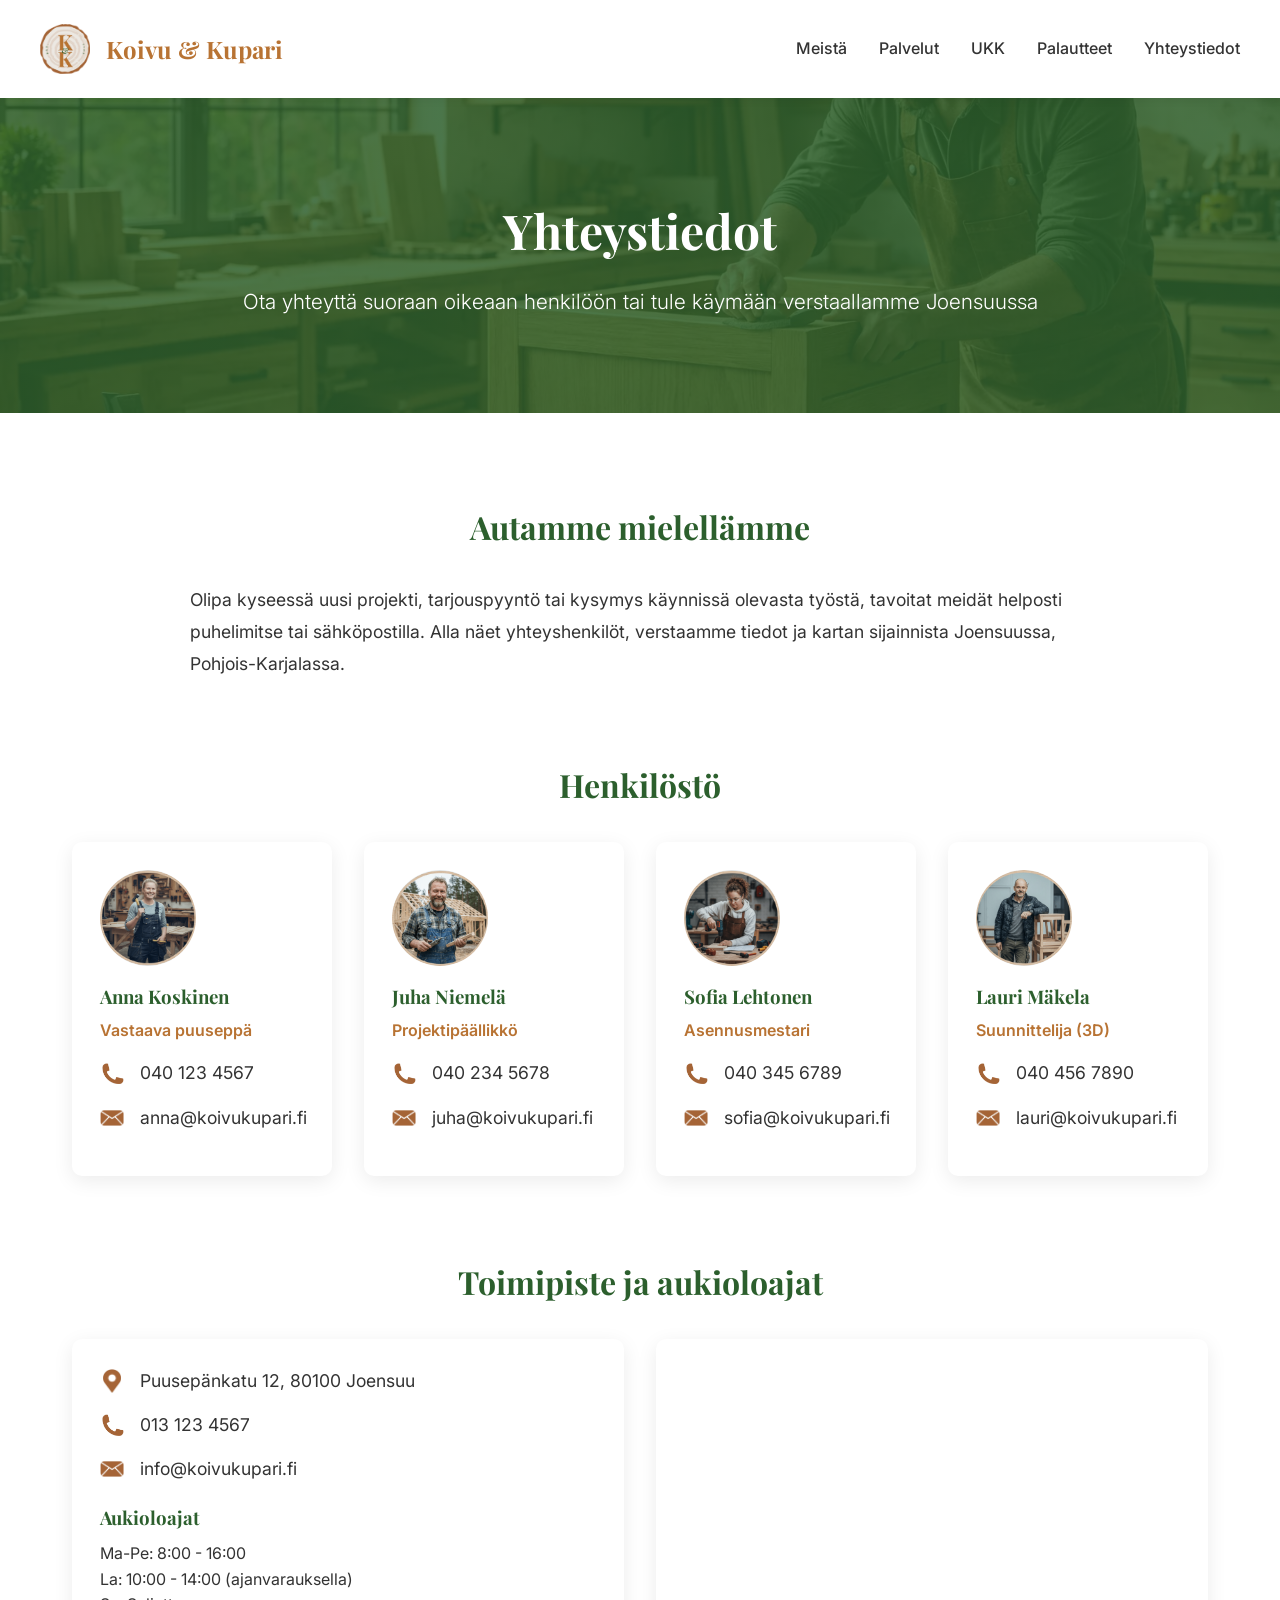
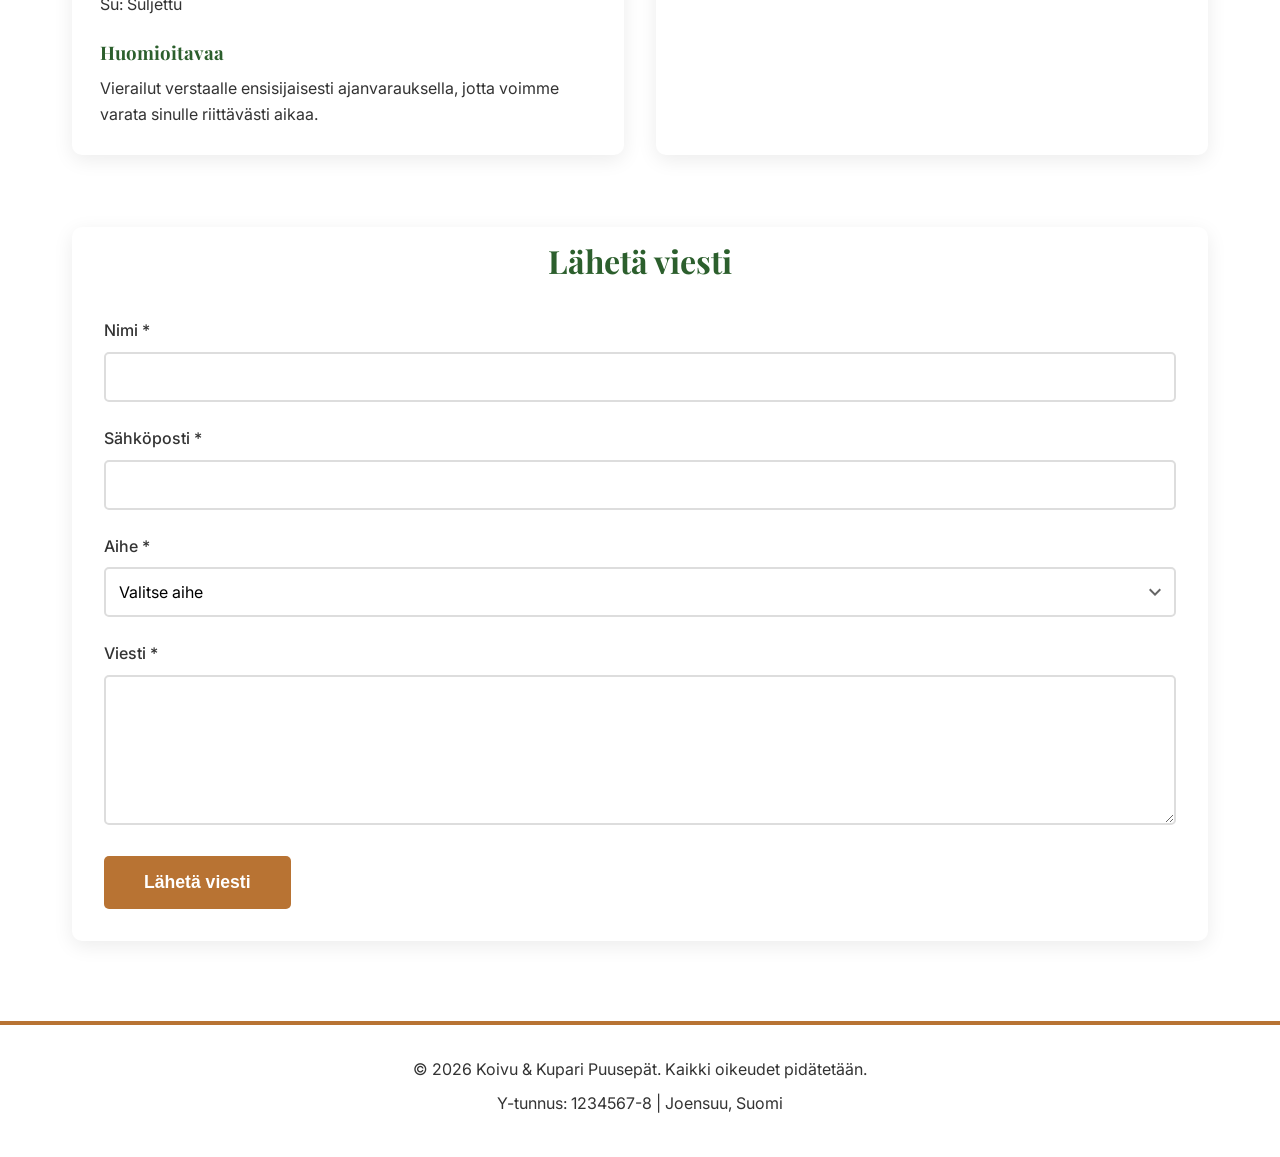
==== contacts.html @ bc6b98f6 "Initial commit" ====
<!DOCTYPE html>
<html lang="fi">
<head>
    <meta charset="UTF-8">
    <meta name="viewport" content="width=device-width, initial-scale=1.0">
    <title>Yhteystiedot - Koivu & Kupari Puusepät</title>

    <meta name="description" content="Koivu & Kupari Puuseppien yhteystiedot Joensuussa, Pohjois-Karjalassa. Löydät henkilöstön yhteystiedot, aukioloajat, sijainnin Puusepänkatu 12:ssa ja kartan.">
    <meta name="keywords" content="yhteystiedot Joensuu, puuseppä Joensuu yhteystiedot, Koivu ja Kupari, Puusepänkatu 12 Joensuu, puuseppä Pohjois-Karjala, yhteystiedot Kontiolahti Liperi">
    <meta name="author" content="Koivu & Kupari Puusepät">
    <meta name="robots" content="index, follow">
    <meta name="geo.region" content="FI-13">
    <meta name="geo.placename" content="Joensuu">
    <meta name="geo.position" content="62.6010;29.7636">
    <meta name="ICBM" content="62.6010, 29.7636">
    <link rel="canonical" href="https://koivukupari.fi/contacts.html">

    <meta property="og:type" content="website">
    <meta property="og:locale" content="fi_FI">
    <meta property="og:site_name" content="Koivu & Kupari Puusepät">
    <meta property="og:url" content="https://koivukupari.fi/contacts.html">
    <meta property="og:title" content="Yhteystiedot - Koivu & Kupari Puusepät">
    <meta property="og:description" content="Löydä Koivu & Kupari Puuseppien yhteystiedot, henkilöstö, aukioloajat ja sijainti Joensuussa, Pohjois-Karjalassa.">
    <meta property="og:image" content="https://koivukupari.fi/images/logo.webp">
    <meta property="og:image:alt" content="Koivu & Kupari Puusepät yhteystiedot Joensuu Pohjois-Karjala">

    <meta name="twitter:card" content="summary_large_image">
    <meta name="twitter:title" content="Yhteystiedot - Koivu & Kupari Puusepät">
    <meta name="twitter:description" content="Yhteystiedot, henkilöstö, aukioloajat ja karttasijainti Joensuussa, Pohjois-Karjalassa.">
    <meta name="twitter:image" content="https://koivukupari.fi/images/logo.webp">
    <meta name="twitter:image:alt" content="Koivu & Kupari Puusepät yhteystiedot Joensuu Pohjois-Karjala">
    <link rel="icon" type="image/webp" href="images/logo.webp">

    <link rel="preconnect" href="https://fonts.googleapis.com">
    <link rel="preconnect" href="https://fonts.gstatic.com" crossorigin>
    <link rel="preload" as="style" href="https://fonts.googleapis.com/css2?family=Playfair+Display:wght@600;700&family=Inter:wght@400;500;600&display=swap" onload="this.onload=null;this.rel='stylesheet'">
    <noscript><link rel="stylesheet" href="https://fonts.googleapis.com/css2?family=Playfair+Display:wght@600;700&family=Inter:wght@400;500;600&display=swap"></noscript>
    <link rel="stylesheet" href="style.css">
</head>
<body>
    <header>
        <nav>
            <a href="index.html" class="logo">
                <img src="images/logo.webp" alt="Koivu & Kupari Puusepät logo, Joensuu Pohjois-Karjala" class="logo-img">
                <span class="logo-text">Koivu & Kupari</span>
            </a>
            <button class="hamburger" aria-label="Menu">
                <span></span>
                <span></span>
                <span></span>
            </button>
            <ul class="nav-links">
                <li><a href="index.html#meista">Meistä</a></li>
                <li class="dropdown">
                    <a href="index.html#palvelut" class="dropdown-toggle">Palvelut</a>
                    <ul class="dropdown-menu">
                        <li><a href="palvelut/mittatilauskalusteet.html">Mittatilauskalusteet</a></li>
                        <li><a href="palvelut/keittioremontit.html">Keittiöremontit</a></li>
                        <li><a href="palvelut/kiintokalusteet.html">Kiintokalusteiden asennus</a></li>
                        <li><a href="palvelut/huonekalujen-kunnostus.html">Huonekalujen kunnostus</a></li>
                        <li><a href="palvelut/3d-suunnittelu.html">3D-luonnokset ja suunnittelu</a></li>
                    </ul>
                </li>
                <li><a href="faq.html">UKK</a></li>
                <li><a href="index.html#palautteet">Palautteet</a></li>
                <li><a href="contacts.html">Yhteystiedot</a></li>
            </ul>
        </nav>
    </header>

    <main>
        <section class="contacts-hero" aria-label="Yhteystiedot Joensuussa, Pohjois-Karjalassa">
            <div class="service-hero-content">
                <h1>Yhteystiedot</h1>
                <p>Ota yhteyttä suoraan oikeaan henkilöön tai tule käymään verstaallamme Joensuussa</p>
            </div>
        </section>

        <section class="service-content">
            <div class="service-intro">
                <h2>Autamme mielellämme</h2>
                <p>Olipa kyseessä uusi projekti, tarjouspyyntö tai kysymys käynnissä olevasta työstä, tavoitat meidät helposti puhelimitse tai sähköpostilla. Alla näet yhteyshenkilöt, verstaamme tiedot ja kartan sijainnista Joensuussa, Pohjois-Karjalassa.</p>
            </div>

            <div class="service-team">
                <h2>Henkilöstö</h2>
                <div class="team-grid">
                    <div class="team-card">
                        <img src="images/anna.webp" alt="Anna Koskinen, vastaava puuseppä Joensuussa Pohjois-Karjalassa" class="team-photo" loading="lazy" decoding="async">
                        <h3>Anna Koskinen</h3>
                        <p class="team-role">Vastaava puuseppä</p>
                        <div class="contact-item">
                            <img src="images/phone.webp" alt="Puhelin ikoni" class="contact-icon" loading="lazy" decoding="async">
                            <a href="tel:+358401234567">040 123 4567</a>
                        </div>
                        <div class="contact-item">
                            <img src="images/mail.webp" alt="Sähköposti ikoni" class="contact-icon" loading="lazy" decoding="async">
                            <a href="mailto:anna@koivukupari.fi">anna@koivukupari.fi</a>
                        </div>
                    </div>
                    <div class="team-card">
                        <img src="images/juha.webp" alt="Juha Niemelä, projektipäällikkö Joensuun puusepän projekteissa" class="team-photo" loading="lazy" decoding="async">
                        <h3>Juha Niemelä</h3>
                        <p class="team-role">Projektipäällikkö</p>
                        <div class="contact-item">
                            <img src="images/phone.webp" alt="Puhelin ikoni" class="contact-icon" loading="lazy" decoding="async">
                            <a href="tel:+358402345678">040 234 5678</a>
                        </div>
                        <div class="contact-item">
                            <img src="images/mail.webp" alt="Sähköposti ikoni" class="contact-icon" loading="lazy" decoding="async">
                            <a href="mailto:juha@koivukupari.fi">juha@koivukupari.fi</a>
                        </div>
                    </div>
                    <div class="team-card">
                        <img src="images/sofia.webp" alt="Sofia Lehtonen, asennusmestari Joensuu ja Pohjois-Karjala" class="team-photo" loading="lazy" decoding="async">
                        <h3>Sofia Lehtonen</h3>
                        <p class="team-role">Asennusmestari</p>
                        <div class="contact-item">
                            <img src="images/phone.webp" alt="Puhelin ikoni" class="contact-icon" loading="lazy" decoding="async">
                            <a href="tel:+358403456789">040 345 6789</a>
                        </div>
                        <div class="contact-item">
                            <img src="images/mail.webp" alt="Sähköposti ikoni" class="contact-icon" loading="lazy" decoding="async">
                            <a href="mailto:sofia@koivukupari.fi">sofia@koivukupari.fi</a>
                        </div>
                    </div>
                    <div class="team-card">
                        <img src="images/lauri.webp" alt="Lauri Mäkela, 3D-suunnittelija Joensuun puusepän kohteisiin" class="team-photo" loading="lazy" decoding="async">
                        <h3>Lauri Mäkela</h3>
                        <p class="team-role">Suunnittelija (3D)</p>
                        <div class="contact-item">
                            <img src="images/phone.webp" alt="Puhelin ikoni" class="contact-icon" loading="lazy" decoding="async">
                            <a href="tel:+358404567890">040 456 7890</a>
                        </div>
                        <div class="contact-item">
                            <img src="images/mail.webp" alt="Sähköposti ikoni" class="contact-icon" loading="lazy" decoding="async">
                            <a href="mailto:lauri@koivukupari.fi">lauri@koivukupari.fi</a>
                        </div>
                    </div>
                </div>
            </div>

            <div class="service-office">
                <h2>Toimipiste ja aukioloajat</h2>
                <div class="office-grid">
                    <div class="office-card">
                        <div class="contact-item">
                            <img src="images/location.webp" alt="Sijainti ikoni" class="contact-icon" loading="lazy" decoding="async">
                            <span>Puusepänkatu 12, 80100 Joensuu</span>
                        </div>
                        <div class="contact-item">
                            <img src="images/phone.webp" alt="Puhelin ikoni" class="contact-icon" loading="lazy" decoding="async">
                            <a href="tel:+358131234567">013 123 4567</a>
                        </div>
                        <div class="contact-item">
                            <img src="images/mail.webp" alt="Sähköposti ikoni" class="contact-icon" loading="lazy" decoding="async">
                            <a href="mailto:info@koivukupari.fi">info@koivukupari.fi</a>
                        </div>

                        <h3>Aukioloajat</h3>
                        <p>Ma-Pe: 8:00 - 16:00</p>
                        <p>La: 10:00 - 14:00 (ajanvarauksella)</p>
                        <p>Su: Suljettu</p>

                        <h3>Huomioitavaa</h3>
                        <p>Vierailut verstaalle ensisijaisesti ajanvarauksella, jotta voimme varata sinulle riittävästi aikaa.</p>
                    </div>

                    <div class="map-card">
                        <iframe
                            class="map-embed"
                            title="Koivu & Kupari Joensuu kartalla"
                            src="https://www.google.com/maps?q=Puusep%C3%A4nkatu+12,+80100+Joensuu&amp;output=embed">
                        </iframe>
                    </div>
                </div>
            </div>

            <div id="yhteydenottolomake" class="contact-form">
                <div class="success-message" id="successMessage">
                    Kiitos yhteydenotostasi! Palaamme asiaan 24 tunnin sisällä.
                </div>
                <h2>Lähetä viesti</h2>
                <form id="contactForm">
                    <div class="form-group">
                        <label for="name">Nimi *</label>
                        <input type="text" id="name" name="name" required>
                    </div>
                    <div class="form-group">
                        <label for="email">Sähköposti *</label>
                        <input type="email" id="email" name="email" required>
                    </div>
                    <div class="form-group">
                        <label for="subject">Aihe *</label>
                        <select id="subject" name="subject" required>
                            <option value="" disabled selected>Valitse aihe</option>
                            <option value="Mittatilauskalusteet">Mittatilauskalusteet</option>
                            <option value="Keittiöremontit">Keittiöremontit</option>
                            <option value="Kiintokalusteiden asennus">Kiintokalusteiden asennus</option>
                            <option value="Huonekalujen kunnostus">Huonekalujen kunnostus</option>
                            <option value="3D-luonnokset ja suunnittelu">3D-luonnokset ja suunnittelu</option>
                            <option value="Yleinen tiedustelu">Yleinen tiedustelu</option>
                        </select>
                    </div>
                    <div class="form-group">
                        <label for="message">Viesti *</label>
                        <textarea id="message" name="message" required></textarea>
                    </div>
                    <button type="submit" class="cta-button">Lähetä viesti</button>
                </form>
            </div>
        </section>
    </main>

    <footer>
        <p>&copy; 2026 Koivu & Kupari Puusepät. Kaikki oikeudet pidätetään.</p>
        <p>Y-tunnus: 1234567-8 | Joensuu, Suomi</p>
    </footer>

    <script>
        const dropdown = document.querySelector('.dropdown');
        if (dropdown) {
            dropdown.addEventListener('mouseenter', function() {
                this.classList.add('active');
            });
            dropdown.addEventListener('mouseleave', function() {
                this.classList.remove('active');
            });
        }

        document.querySelector('.hamburger').addEventListener('click', function() {
            this.classList.toggle('active');
            document.querySelector('.nav-links').classList.toggle('active');
            document.body.classList.toggle('menu-open');
        });

        // Preselect contact subject from URL parameter (?aihe=...)
        (function() {
            const subjectSelect = document.getElementById('subject');
            if (!subjectSelect) return;

            const aiheParam = new URLSearchParams(window.location.search).get('aihe');
            if (!aiheParam) return;

            const subjectMap = {
                'mittatilauskalusteet': 'Mittatilauskalusteet',
                'keittioremontit': 'Keittiöremontit',
                'kiintokalusteet': 'Kiintokalusteiden asennus',
                'huonekalujen-kunnostus': 'Huonekalujen kunnostus',
                '3d-suunnittelu': '3D-luonnokset ja suunnittelu',
                'yleinen': 'Yleinen tiedustelu'
            };

            const mappedValue = subjectMap[aiheParam];
            if (mappedValue) {
                subjectSelect.value = mappedValue;
            }
        })();

        // Form submission
        document.getElementById('contactForm').addEventListener('submit', function(e) {
            e.preventDefault();
            document.getElementById('successMessage').style.display = 'block';
            this.reset();

            setTimeout(function() {
                document.getElementById('successMessage').style.display = 'none';
            }, 5000);
        });
    </script>
</body>
</html>
---- style.css ----
* {
    margin: 0;
    padding: 0;
    box-sizing: border-box;
}

:root {
    --copper: #B87333;
    --birch-white: #F5F5DC;
    --forest-green: #2C5F2D;
    --charcoal: #333333;
    --light-gray: #F8F8F8;
    --white: #FFFFFF;
}

body {
    font-family: 'Inter', sans-serif;
    color: var(--charcoal);
    line-height: 1.6;
}

body.menu-open {
    overflow: hidden;
}

h1, h2, h3 {
    font-family: 'Playfair Display', serif;
    font-weight: 700;
}

/* Header & Navigation */
header {
    background: var(--white);
    padding: 1.5rem 2rem;
    box-shadow: 0 2px 10px rgba(0,0,0,0.05);
    position: sticky;
    top: 0;
    z-index: 100;
}

nav {
    max-width: 1200px;
    margin: 0 auto;
    display: flex;
    justify-content: space-between;
    align-items: center;
}

.logo {
    display: flex;
    align-items: center;
    gap: 1rem;
    text-decoration: none;
}

.logo-img {
    height: 50px;
    width: auto;
    object-fit: contain;
}

.logo-text {
    font-size: 1.5rem;
    font-weight: 700;
    color: var(--copper);
    font-family: 'Playfair Display', serif;
}

.nav-links {
    display: flex;
    gap: 2rem;
    list-style: none;
}

.nav-links a {
    text-decoration: none;
    color: var(--charcoal);
    font-weight: 500;
    transition: color 0.3s;
}

.nav-links a:hover {
    color: var(--copper);
}

/* Dropdown Menu */
.dropdown {
    position: relative;
}

.dropdown::after {
    content: "";
    position: absolute;
    top: 100%;
    left: 0;
    width: 100%;
    height: 0.5rem;
}

.dropdown-menu {
    display: none;
    position: absolute;
    top: 100%;
    left: 0;
    background: var(--white);
    box-shadow: 0 5px 20px rgba(0,0,0,0.1);
    border-radius: 5px;
    padding: 0.5rem 0;
    min-width: 220px;
    margin-top: 0.5rem;
    list-style: none;
}

.dropdown.active .dropdown-menu {
    display: block;
}

/* Show dropdown on hover (desktop) */
.dropdown:hover .dropdown-menu {
    display: block;
}

.dropdown-menu li {
    padding: 0;
}

.dropdown-menu a {
    display: block;
    padding: 0.75rem 1.5rem;
    color: var(--charcoal);
    text-decoration: none;
    transition: all 0.3s;
}

.dropdown-menu a:hover {
    background: var(--light-gray);
    color: var(--copper);
}

/* Hamburger Menu */
.hamburger {
    display: none;
    flex-direction: column;
    background: none;
    border: none;
    cursor: pointer;
    padding: 0;
    z-index: 101;
}

.hamburger span {
    width: 25px;
    height: 3px;
    background: var(--charcoal);
    margin: 3px 0;
    transition: all 0.3s;
    border-radius: 2px;
}

.hamburger.active span:nth-child(1) {
    transform: rotate(45deg) translate(9px, 9px);
}

.hamburger.active span:nth-child(2) {
    opacity: 0;
}

.hamburger.active span:nth-child(3) {
    transform: rotate(-45deg) translate(8px, -8px);
}

/* Hero Section */
.hero {
    background: linear-gradient(rgba(0, 0, 0, 0.35), rgba(0, 0, 0, 0.35)), 
                url('images/hero.webp') center/cover;
    min-height: 90vh;
    display: flex;
    align-items: center;
    justify-content: center;
    text-align: center;
    color: var(--white);
    padding: 2rem;
    width: 100%;
}

.hero-content {
    max-width: 800px;
}

.hero h1 {
    font-size: 3.5rem;
    margin-bottom: 1rem;
    line-height: 1.2;
}

.hero p {
    font-size: 1.5rem;
    margin-bottom: 2rem;
    font-weight: 300;
}

.cta-button {
    display: inline-block;
    background: var(--copper);
    color: var(--white);
    padding: 1rem 2.5rem;
    font-size: 1.1rem;
    font-weight: 600;
    text-decoration: none;
    border-radius: 5px;
    transition: all 0.3s;
    border: none;
    cursor: pointer;
}

.cta-button:hover {
    background: #9a5f2a;
    transform: translateY(-2px);
    box-shadow: 0 5px 15px rgba(184, 115, 51, 0.3);
}

/* Service Hero */
.service-hero {
    background: linear-gradient(rgba(44, 95, 45, 0.85), rgba(44, 95, 45, 0.85)), 
                url('images/hero.webp') center/cover;
    min-height: 35vh;
    display: flex;
    align-items: center;
    justify-content: center;
    text-align: center;
    color: var(--white);
    padding: 3rem 2rem;
}

.service-hero-content h1 {
    font-size: 3rem;
    margin-bottom: 1rem;
}

.service-hero-content p {
    font-size: 1.3rem;
    font-weight: 300;
}

/* Contacts Page */
.contacts-hero {
    background: linear-gradient(rgba(44, 95, 45, 0.85), rgba(44, 95, 45, 0.85)),
                url('images/hero.webp') center/cover;
    min-height: 35vh;
    display: flex;
    align-items: center;
    justify-content: center;
    text-align: center;
    color: var(--white);
    padding: 3rem 2rem;
}

.team-grid {
    display: grid;
    grid-template-columns: repeat(auto-fit, minmax(260px, 1fr));
    gap: 2rem;
    margin-top: 2rem;
}

.team-card {
    background: var(--white);
    padding: 1.75rem;
    border-radius: 10px;
    box-shadow: 0 5px 20px rgba(0,0,0,0.08);
}

.team-card h3 {
    color: var(--forest-green);
    margin-bottom: 0.35rem;
}

.team-photo {
    width: 96px;
    height: 96px;
    border-radius: 50%;
    object-fit: cover;
    display: block;
    margin-bottom: 1rem;
}

.team-photo-placeholder {
    width: 88px;
    height: 88px;
    border-radius: 50%;
    background: linear-gradient(135deg, #d9d9d9, #bdbdbd);
    color: var(--white);
    font-weight: 700;
    display: flex;
    align-items: center;
    justify-content: center;
    margin-bottom: 1rem;
}

.team-role {
    color: var(--copper);
    font-weight: 600;
    margin-bottom: 1rem;
}

.office-grid {
    display: grid;
    grid-template-columns: 1fr 1fr;
    gap: 2rem;
    margin-top: 2rem;
    align-items: stretch;
}

.office-card,
.map-card {
    background: var(--white);
    padding: 1.75rem;
    border-radius: 10px;
    box-shadow: 0 5px 20px rgba(0,0,0,0.08);
}

.map-card {
    padding: 0;
    overflow: hidden;
    display: flex;
    min-height: 380px;
}

.office-card h3 {
    color: var(--forest-green);
    margin: 1.25rem 0 0.5rem;
}

.map-embed {
    display: block;
    flex: 1;
    width: 100%;
    height: 100%;
    min-height: 100%;
    border: 0;
}

/* FAQ Page */
.faq-controls {
    display: grid;
    grid-template-columns: 2fr 1fr;
    gap: 1rem;
    margin-top: 1.5rem;
}

.faq-search,
.faq-category-select {
    width: 100%;
    padding: 0.8rem;
    border: 2px solid #ddd;
    border-radius: 5px;
    font-family: 'Inter', sans-serif;
    font-size: 1rem;
}

.faq-search:focus,
.faq-category-select:focus {
    outline: none;
    border-color: var(--copper);
}

.faq-no-results {
    margin-top: 1rem;
    color: #777;
    display: none;
}

.faq-category h2 {
    text-align: left;
}

.faq-item {
    background: var(--white);
    border-radius: 10px;
    box-shadow: 0 5px 20px rgba(0,0,0,0.08);
    margin-bottom: 1rem;
    overflow: hidden;
}

.faq-item summary {
    cursor: pointer;
    padding: 1rem 1.25rem;
    font-weight: 600;
    color: var(--forest-green);
    list-style: none;
}

.faq-item summary::-webkit-details-marker {
    display: none;
}

.faq-item summary::after {
    content: "+";
    float: right;
    color: var(--copper);
    font-weight: 700;
}

.faq-item[open] summary::after {
    content: "−";
}

.faq-item p {
    padding: 0 1.25rem 1rem;
    color: #666;
}

/* Sections */
section {
    padding: 5rem 2rem;
}

section > * {
    max-width: 1200px;
    margin-left: auto;
    margin-right: auto;
}

section h2 {
    font-size: 2rem;
    text-align: center;
    margin-bottom: 3rem;
    color: var(--forest-green);
}

/* Service Content Sections */
.service-content {
    max-width: 1200px;
    margin: 0 auto;
}

.service-content h2 {
    font-size: 2rem;
    margin-bottom: 2rem;
}

.service-content > div {
    margin-bottom: 4.5rem;
    padding-top: 0.5rem;
}

.service-content > div:last-child {
    margin-bottom: 0;
}

.service-intro {
    max-width: 900px;
    margin: 0 auto 4rem;
}

.service-intro p {
    font-size: 1.1rem;
    line-height: 1.8;
    margin-bottom: 1rem;
}

.service-intro ul {
    margin-top: 1rem;
    padding-left: 1.5rem;
}

.service-intro li {
    margin-bottom: 0.5rem;
}

.service-intro h3 {
    margin-top: 1.5rem;
    margin-bottom: 0.75rem;
    color: var(--forest-green);
    font-size: 1.25rem;
}

/* Process Steps */
.process-steps {
    display: grid;
    grid-template-columns: repeat(auto-fit, minmax(250px, 1fr));
    gap: 2rem;
    margin-top: 2rem;
}

.process-step {
    background: var(--white);
    padding: 2rem;
    border-radius: 10px;
    box-shadow: 0 5px 20px rgba(0,0,0,0.08);
}

.service-process .process-step,
.service-process .feature-item {
    background: var(--light-gray);
}

.step-number {
    width: 50px;
    height: 50px;
    background: var(--copper);
    color: var(--white);
    border-radius: 50%;
    display: flex;
    align-items: center;
    justify-content: center;
    font-size: 1.5rem;
    font-weight: 700;
    margin-bottom: 1rem;
}

.process-step h3 {
    color: var(--forest-green);
    margin-bottom: 1rem;
}

/* Examples Grid */
.examples-grid {
    display: grid;
    grid-template-columns: repeat(auto-fit, minmax(280px, 1fr));
    gap: 2rem;
    margin-top: 2rem;
}

.example-card {
    background: var(--white);
    border-radius: 10px;
    overflow: hidden;
    box-shadow: 0 5px 20px rgba(0,0,0,0.08);
    transition: transform 0.3s ease, box-shadow 0.3s ease;
}

.example-image {
    width: 100%;
    height: 200px;
    object-fit: cover;
}

.example-card h3 {
    padding: 1.5rem 1.5rem 1rem;
    color: var(--copper);
}

.example-card p {
    padding: 0 1.5rem 1.5rem;
    color: #666;
}

/* Materials List */
.materials-list {
    display: grid;
    grid-template-columns: repeat(auto-fit, minmax(250px, 1fr));
    gap: 2rem;
    margin-top: 2rem;
}

.material-item {
    padding: 1.5rem;
    background: var(--light-gray);
    border-radius: 10px;
}

.material-item h4 {
    color: var(--forest-green);
    margin-bottom: 0.5rem;
    font-size: 1.2rem;
}

/* Service CTA */
.service-cta {
    display: flex;
    flex-direction: column;
    align-items: center;
    min-height: 300px;
    gap: 1rem;
    text-align: center;
    padding: 2rem;
    background: var(--light-gray);
    border-radius: 15px;
    margin-top: 4rem;
}

.service-cta::before,
.service-cta::after {
    content: "";
    flex: 1;
}

.service-cta h2 {
    margin: 0;
}

.service-cta p {
    font-size: 1.1rem;
    margin: 0;
    max-width: 700px;
}

/* Features & Benefits Grid */
.features-grid,
.benefits-grid {
    display: grid;
    grid-template-columns: repeat(auto-fit, minmax(280px, 1fr));
    gap: 2rem;
    margin-top: 2rem;
}

.feature-item,
.benefit-item {
    background: var(--white);
    padding: 2rem;
    border-radius: 10px;
    box-shadow: 0 5px 20px rgba(0,0,0,0.08);
}

.feature-item h3,
.benefit-item h3 {
    color: var(--copper);
    margin-bottom: 1rem;
}

/* Styles Grid */
.styles-grid {
    display: grid;
    grid-template-columns: repeat(auto-fit, minmax(300px, 1fr));
    gap: 2rem;
    margin-top: 2rem;
}

.style-card {
    background: var(--white);
    border-radius: 10px;
    overflow: hidden;
    box-shadow: 0 5px 20px rgba(0,0,0,0.08);
    transition: transform 0.3s ease, box-shadow 0.3s ease;
}

.style-image {
    width: 100%;
    height: 250px;
    object-fit: cover;
}

.style-card h3 {
    padding: 1.5rem 1.5rem 1rem;
    color: var(--forest-green);
}

.style-card p {
    padding: 0 1.5rem 1.5rem;
    color: #666;
}

/* Timeline & Pricing */
.timeline-info,
.pricing-table,
.pricing-examples {
    display: grid;
    grid-template-columns: repeat(auto-fit, minmax(250px, 1fr));
    gap: 2rem;
    margin-top: 2rem;
}

.timeline-item,
.pricing-item {
    background: var(--white);
    padding: 2rem;
    border-radius: 10px;
    box-shadow: 0 5px 20px rgba(0,0,0,0.08);
}

.timeline-item h3,
.pricing-item h3 {
    color: var(--forest-green);
    margin-bottom: 1rem;
}

.price {
    font-size: 1.8rem;
    font-weight: 700;
    color: var(--copper);
    margin: 1rem 0;
}

.pricing-note {
    text-align: center;
    margin-top: 2rem;
    font-style: italic;
    color: #666;
}

/* Restoration Types */
.restoration-grid {
    display: grid;
    grid-template-columns: repeat(auto-fit, minmax(280px, 1fr));
    gap: 2rem;
    margin-top: 2rem;
}

.restoration-card {
    background: var(--white);
    padding: 2rem;
    border-radius: 10px;
    box-shadow: 0 5px 20px rgba(0,0,0,0.08);
}

.restoration-card h3 {
    color: var(--copper);
    margin-bottom: 1rem;
}

.restoration-card ul {
    list-style: none;
    margin-top: 1rem;
}

.restoration-card li {
    padding-left: 1.5rem;
    position: relative;
    margin-bottom: 0.5rem;
}

.restoration-card li::before {
    content: "✓";
    position: absolute;
    left: 0;
    color: var(--forest-green);
    font-weight: 700;
}

/* Before/After Grid */
.beforeafter-grid {
    display: grid;
    grid-template-columns: repeat(auto-fit, minmax(300px, 1fr));
    gap: 2rem;
    margin-top: 2rem;
}

.beforeafter-card {
    background: var(--white);
    border-radius: 10px;
    overflow: hidden;
    box-shadow: 0 5px 20px rgba(0,0,0,0.08);
    transition: transform 0.3s ease, box-shadow 0.3s ease;
}

.beforeafter-images {
    display: grid;
    grid-template-columns: 1fr 1fr;
    gap: 0;
}

.before-image,
.after-image {
    width: 100%;
    height: 200px;
    object-fit: cover;
}

.beforeafter-image {
    width: 100%;
    height: 200px;
    object-fit: cover;
    display: block;
}

.beforeafter-card h3 {
    padding: 1.5rem 1.5rem 1rem;
    color: var(--forest-green);
}

.beforeafter-card p {
    padding: 0 1.5rem 1.5rem;
    color: #666;
}

/* Why Grid */
.why-grid {
    display: grid;
    grid-template-columns: repeat(auto-fit, minmax(280px, 1fr));
    gap: 2rem;
    margin-top: 2rem;
}

.why-item {
    background: var(--white);
    padding: 2rem;
    border-radius: 10px;
    box-shadow: 0 5px 20px rgba(0,0,0,0.08);
}

.why-item h3 {
    color: var(--copper);
    margin-bottom: 1rem;
}

/* Design Types Grid */
.design-grid {
    display: grid;
    grid-template-columns: repeat(auto-fit, minmax(280px, 1fr));
    gap: 2rem;
    margin-top: 2rem;
}

.design-card {
    background: var(--white);
    border-radius: 10px;
    overflow: hidden;
    box-shadow: 0 5px 20px rgba(0,0,0,0.08);
}

.design-image {
    width: 100%;
    height: 200px;
    object-fit: cover;
}

.design-card h3 {
    padding: 1.5rem 1.5rem 1rem;
    color: var(--forest-green);
}

.design-card p {
    padding: 0 1.5rem 1.5rem;
    color: #666;
}

/* Gallery */
.examples-gallery {
    display: grid;
    grid-template-columns: repeat(auto-fit, minmax(300px, 1fr));
    gap: 2rem;
    margin-top: 2rem;
}

.gallery-item {
    background: var(--white);
    border-radius: 10px;
    overflow: hidden;
    box-shadow: 0 5px 20px rgba(0,0,0,0.08);
    transition: transform 0.3s ease, box-shadow 0.3s ease;
}

.gallery-image {
    width: 100%;
    height: 250px;
    object-fit: cover;
}

.gallery-item p {
    padding: 1rem;
    text-align: center;
    color: #666;
}

.example-card:hover,
.style-card:hover,
.type-card:hover,
.beforeafter-card:hover,
.gallery-item:hover {
    transform: perspective(900px) translateY(-6px) rotateX(2deg);
    box-shadow:
        0 16px 28px rgba(0,0,0,0.16),
        0 30px 50px rgba(0,0,0,0.16);
}

/* Software Features */
.software-features {
    display: grid;
    grid-template-columns: repeat(auto-fit, minmax(280px, 1fr));
    gap: 2rem;
    margin-top: 2rem;
}

.software-item {
    background: var(--light-gray);
    padding: 2rem;
    border-radius: 10px;
}

.software-item h3 {
    color: var(--forest-green);
    margin-bottom: 1rem;
}

.software-bullets {
    margin-top: 1.5rem;
    padding-left: 1.5rem;
}

.software-bullets li {
    margin-bottom: 1rem;
}

.software-bullets li p {
    margin-top: 0.35rem;
    color: #666;
}

/* Why List */
.why-list {
    max-width: 800px;
    margin: 2rem auto;
    list-style: none;
}

.why-list li {
    padding: 1rem 1.5rem;
    margin-bottom: 1rem;
    background: var(--white);
    border-left: 4px solid var(--copper);
    border-radius: 5px;
    box-shadow: 0 2px 10px rgba(0,0,0,0.05);
}

/* Types Grid */
.types-grid {
    display: grid;
    grid-template-columns: repeat(auto-fit, minmax(280px, 1fr));
    gap: 2rem;
    margin-top: 2rem;
}

.type-card {
    background: var(--white);
    border-radius: 10px;
    overflow: hidden;
    box-shadow: 0 5px 20px rgba(0,0,0,0.08);
    transition: transform 0.3s ease, box-shadow 0.3s ease;
}

.type-image {
    width: 100%;
    height: 200px;
    object-fit: cover;
}

.type-card h3 {
    padding: 1.5rem 1.5rem 1rem;
    color: var(--copper);
}

.type-card p {
    padding: 0 1.5rem;
    color: #666;
}

.type-card ul {
    list-style: none;
    padding: 1rem 1.5rem 1.5rem;
}

.type-card li {
    padding-left: 1.5rem;
    position: relative;
    margin-bottom: 0.5rem;
    color: #666;
}

.type-card li::before {
    content: "✓";
    position: absolute;
    left: 0;
    color: var(--forest-green);
    font-weight: 700;
}

/* Services */
.services-grid {
    display: grid;
    grid-template-columns: repeat(auto-fit, minmax(280px, 1fr));
    gap: 2rem;
}

.service-card {
    background: var(--white);
    padding: 2rem;
    border-radius: 10px;
    box-shadow:
        0 10px 20px rgba(0,0,0,0.12),
        0 22px 40px rgba(0,0,0,0.12);
    transition: all 0.3s;
    position: relative;
    overflow: hidden;
    min-height: 350px;
    display: flex;
    flex-direction: column;
    justify-content: flex-end;
    text-decoration: none;
    transform: perspective(900px) translateZ(0);
}

.service-card::before {
    content: '';
    position: absolute;
    top: 0;
    left: 0;
    width: 100%;
    height: 100%;
    background-size: cover;
    background-position: center;
    opacity: 1;
    z-index: 0;
    transition: opacity 0.3s;
}

.service-card::after {
    display: none;
}

.service-card[data-service="mittatilaus"]::before {
    background-image: url('images/mittatilaus.webp');
}

.service-card[data-service="keittio"]::before {
    background-image: url('images/keittio.webp');
}

.service-card[data-service="kiintokalusteet"]::before {
    background-image: url('images/kiintokalusteet.webp');
}

.service-card[data-service="kunnostus"]::before {
    background-image: url('images/kunnostus.webp');
}

.service-card[data-service="suunnittelu"]::before {
    background-image: url('images/suunnittelu.webp');
}

.service-card h3,
.service-card p {
    position: relative;
    z-index: 2;
}

.service-card:hover {
    transform: perspective(900px) translateY(-6px) rotateX(2deg);
    box-shadow:
        0 16px 28px rgba(0,0,0,0.16),
        0 30px 50px rgba(0,0,0,0.16);
}

.service-card.active {
    transform: translateY(-5px);
}

.service-card h3 {
    font-size: 1.35rem;
    margin-bottom: 1rem;
    color: var(--white);
    text-shadow: 2px 2px 4px rgba(0,0,0,0.8);
    transition: all 0.3s;
    text-align: left;
}

.service-card:hover h3 {
    color: var(--white);
    text-shadow: 2px 2px 4px rgba(0,0,0,0.8);
}

.service-card.active h3 {
    color: var(--white);
    text-shadow: 2px 2px 4px rgba(0,0,0,0.8);
}

.service-card p {
    display: none;
}

/* Why Choose Us */
.why-us {
    background: var(--light-gray);
    width: 100%;
}

.why-content {
    margin: 0 auto 3rem;
    text-align: left;
    font-size: 1.1rem;
    line-height: 1.8;
}

.why-content p {
    margin-bottom: 1rem;
}

.usp-grid {
    display: grid;
    grid-template-columns: repeat(auto-fit, minmax(250px, 1fr));
    gap: 2rem;
    margin-top: 3rem;
}

.usp-item {
    text-align: center;
}

.usp-icon {
    width: 80px;
    height: 80px;
    border-radius: 50%;
    display: block;
    margin: 0 auto 1rem;
    object-fit: cover;
}

.usp-item h3 {
    font-size: 1.3rem;
    margin-bottom: 0.5rem;
    color: var(--forest-green);
}

.usp-item p {
    color: #666;
}

/* Testimonials */
.testimonials-grid {
    display: grid;
    grid-template-columns: repeat(auto-fit, minmax(300px, 1fr));
    gap: 2rem;
}

.testimonial-card {
    background: var(--white);
    padding: 2rem;
    border-radius: 10px;
    box-shadow: 0 5px 20px rgba(0,0,0,0.08);
    border-left: 4px solid var(--copper);
    transition: transform 0.3s ease, box-shadow 0.3s ease;
    transform: perspective(900px) translateZ(0);
}

.testimonial-card:hover {
    transform: perspective(900px) translateY(-6px) rotateX(2deg);
    box-shadow:
        0 16px 28px rgba(0,0,0,0.16),
        0 30px 50px rgba(0,0,0,0.16);
}

.testimonial-text {
    font-style: italic;
    margin-bottom: 1rem;
    line-height: 1.8;
    color: #555;
}

.testimonial-author {
    font-weight: 600;
    color: var(--forest-green);
}

.testimonial-location {
    color: #888;
    font-size: 0.9rem;
}

/* Contact */
.contact {
    background: var(--light-gray);
    width: 100%;
}

.contact-container {
    display: grid;
    grid-template-columns: 1fr 1fr;
    gap: 3rem;
    align-items: start;
}

.contact-compact .contact-container {
    grid-template-columns: 1fr;
}

.contact-compact .contact-info .cta-button {
    margin-bottom: 2rem;
}

.contact-info h3 {
    font-size: 1.8rem;
    margin-bottom: 1.5rem;
    color: var(--forest-green);
}

.contact-details {
    margin-bottom: 2rem;
}

.contact-item {
    display: flex;
    align-items: center;
    gap: 1rem;
    margin-bottom: 1rem;
    font-size: 1.1rem;
}

.contact-item a,
.contact-item a:link,
.contact-item a:visited,
.contact-item a:active {
    color: inherit;
    text-decoration: none;
}

.contact-item a:hover {
    color: inherit;
    text-decoration: underline;
}

.contact-icon {
    width: 24px;
    height: 24px;
    object-fit: contain;
}

.social-icons {
    display: flex;
    gap: 1rem;
    margin-top: 2rem;
}

.social-icon {
    width: 40px;
    height: 40px;
    display: flex;
    align-items: center;
    justify-content: center;
    transition: transform 0.3s;
}

.social-icon img {
    width: 100%;
    height: 100%;
    object-fit: contain;
}

.social-icon:hover {
    transform: scale(1.1);
}

/* Form */
.contact-form {
    background: var(--white);
    padding: 2rem;
    border-radius: 10px;
    box-shadow: 0 5px 20px rgba(0,0,0,0.08);
}

.form-group {
    margin-bottom: 1.5rem;
}

.form-group label {
    display: block;
    margin-bottom: 0.5rem;
    font-weight: 500;
    color: var(--charcoal);
}

.form-group input,
.form-group select,
.form-group textarea {
    width: 100%;
    padding: 0.8rem;
    border: 2px solid #ddd;
    border-radius: 5px;
    font-family: 'Inter', sans-serif;
    font-size: 1rem;
    transition: border-color 0.3s;
}

.form-group input,
.form-group select {
    height: 50px;
    padding: 0 0.8rem;
    line-height: 1.2;
}

.form-group select {
    appearance: none;
    -webkit-appearance: none;
    background-color: var(--white);
    background-image: url("data:image/svg+xml,%3Csvg xmlns='http://www.w3.org/2000/svg' width='12' height='8' viewBox='0 0 12 8'%3E%3Cpath fill='%23666' d='M1.41.59 6 5.17 10.59.59 12 2l-6 6-6-6z'/%3E%3C/svg%3E");
    background-repeat: no-repeat;
    background-position: right 0.8rem center;
    padding-right: 2.2rem;
}

.form-group input:focus,
.form-group select:focus,
.form-group textarea:focus {
    outline: none;
    border-color: var(--copper);
}

.form-group textarea {
    min-height: 150px;
    resize: vertical;
}

.success-message {
    display: none;
    background: #d4edda;
    color: #155724;
    padding: 1rem;
    border-radius: 5px;
    margin-bottom: 1rem;
    border: 1px solid #c3e6cb;
}

/* Footer */
footer {
    background: var(--white);
    color: var(--charcoal);
    text-align: center;
    padding: 2rem;
    border-top: 4px solid var(--copper);
}

footer p {
    margin-bottom: 0.5rem;
}

/* Responsive */
@media (max-width: 768px) {
    .hero {
        background: linear-gradient(rgba(0, 0, 0, 0.35), rgba(0, 0, 0, 0.35)), 
                    url('images/hero-mobile.webp') center/cover;
    }

    .service-hero {
        min-height: 30vh;
        padding: 2.5rem 1.5rem;
    }

    .contacts-hero {
        min-height: 30vh;
        padding: 2.5rem 1.5rem;
    }

    .office-grid {
        grid-template-columns: 1fr;
    }

    .map-card {
        min-height: 300px;
    }

    .faq-controls {
        grid-template-columns: 1fr;
    }

    .hero h1,
    .service-hero-content h1 {
        font-size: 2.5rem;
    }

    .hero p,
    .service-hero-content p {
        font-size: 1.2rem;
    }

    .hamburger {
        display: flex;
    }

    .nav-links {
        display: none;
        position: fixed;
        top: 0;
        right: -100%;
        height: 100vh;
        width: 70%;
        max-width: 300px;
        background: var(--white);
        flex-direction: column;
        padding: 5rem 2rem 2rem;
        box-shadow: -2px 0 10px rgba(0,0,0,0.1);
        z-index: 100;
        gap: 1.5rem;
        transition: right 0.3s ease;
        overflow-y: auto;
        -webkit-overflow-scrolling: touch;
        overscroll-behavior: contain;
    }

    .nav-links.active {
        display: flex;
        right: 0;
    }

    .nav-links li {
        width: 100%;
    }

    .nav-links a {
        display: block;
        padding: 1rem 0;
        font-size: 1.2rem;
        border-bottom: 1px solid var(--light-gray);
    }

    .dropdown-menu {
        position: static;
        box-shadow: none;
        padding-left: 1rem;
        margin-top: 0.5rem;
    }

    .dropdown.active .dropdown-menu {
        display: block;
    }

    .contact-container {
        grid-template-columns: 1fr;
    }

    section {
        padding: 3rem 1.5rem;
    }

    .logo-text {
        font-size: 1.2rem;
    }

    .logo-img {
        height: 40px;
    }
}
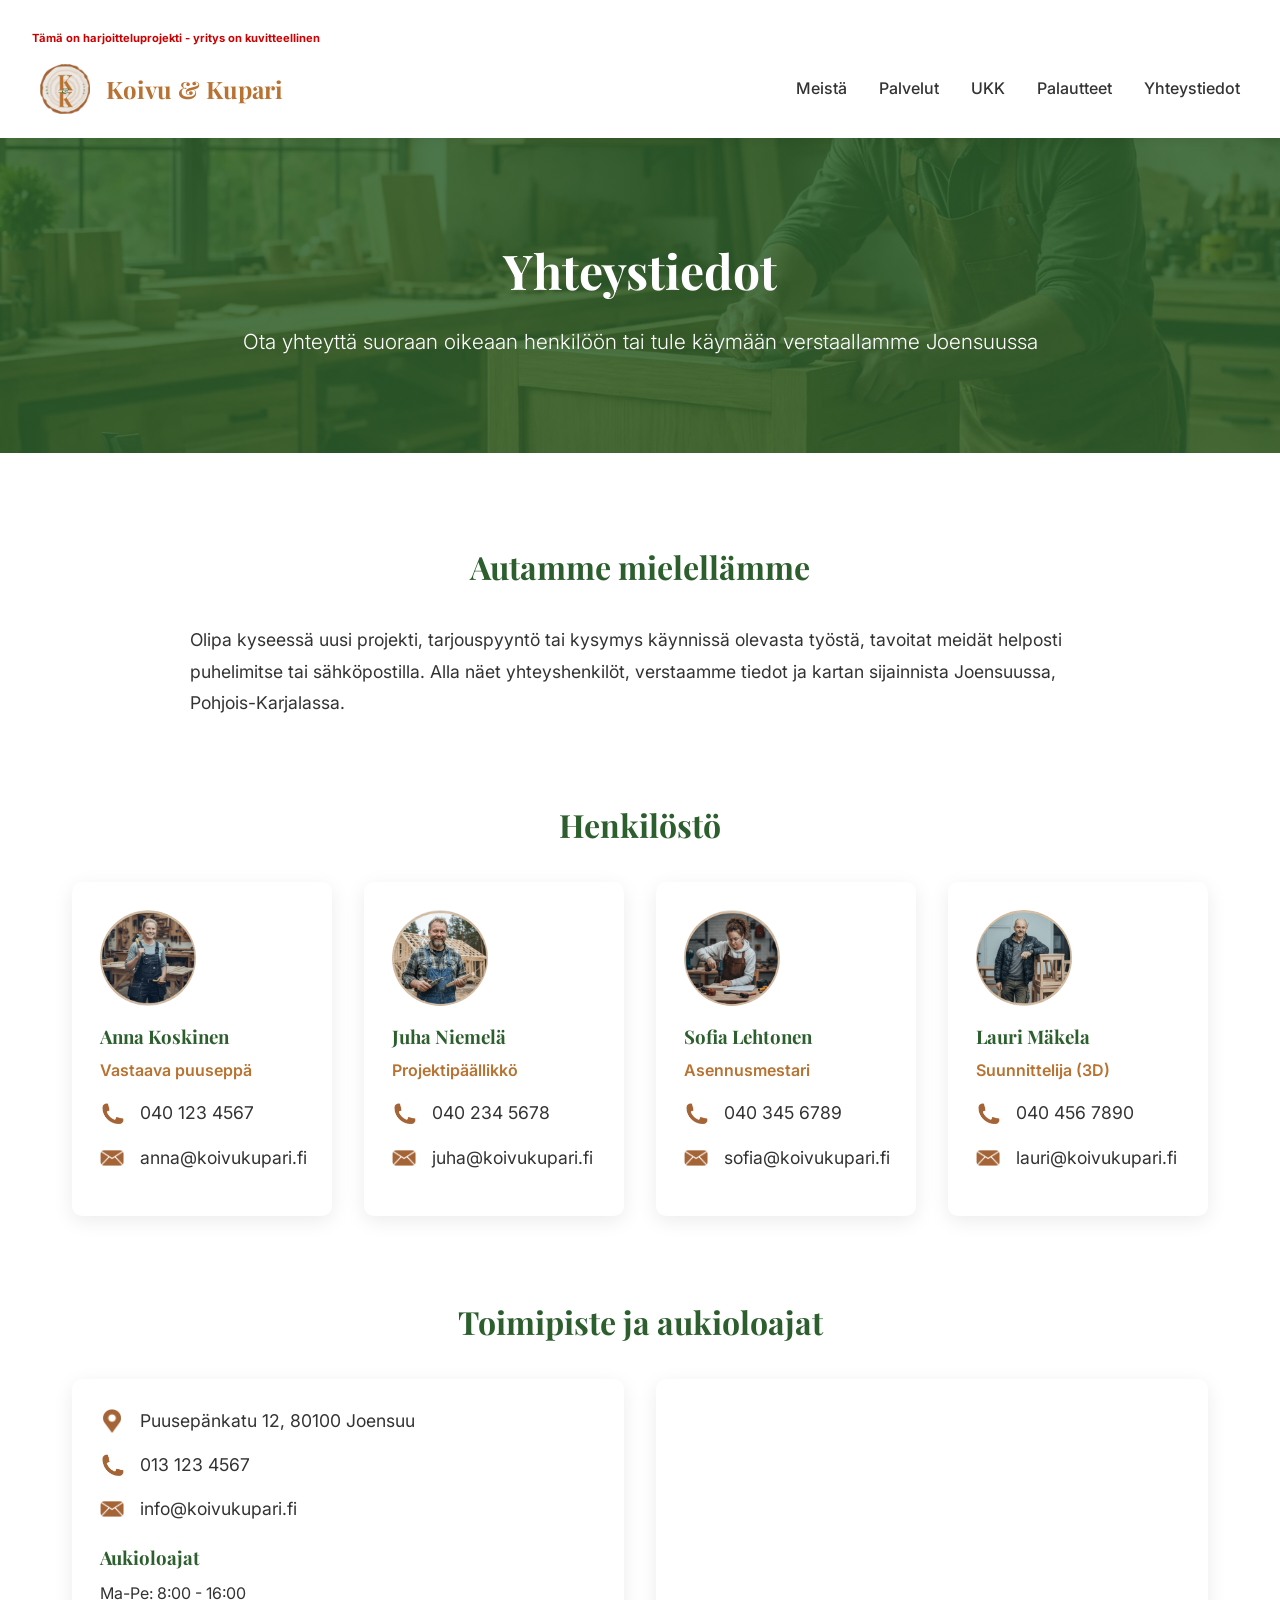
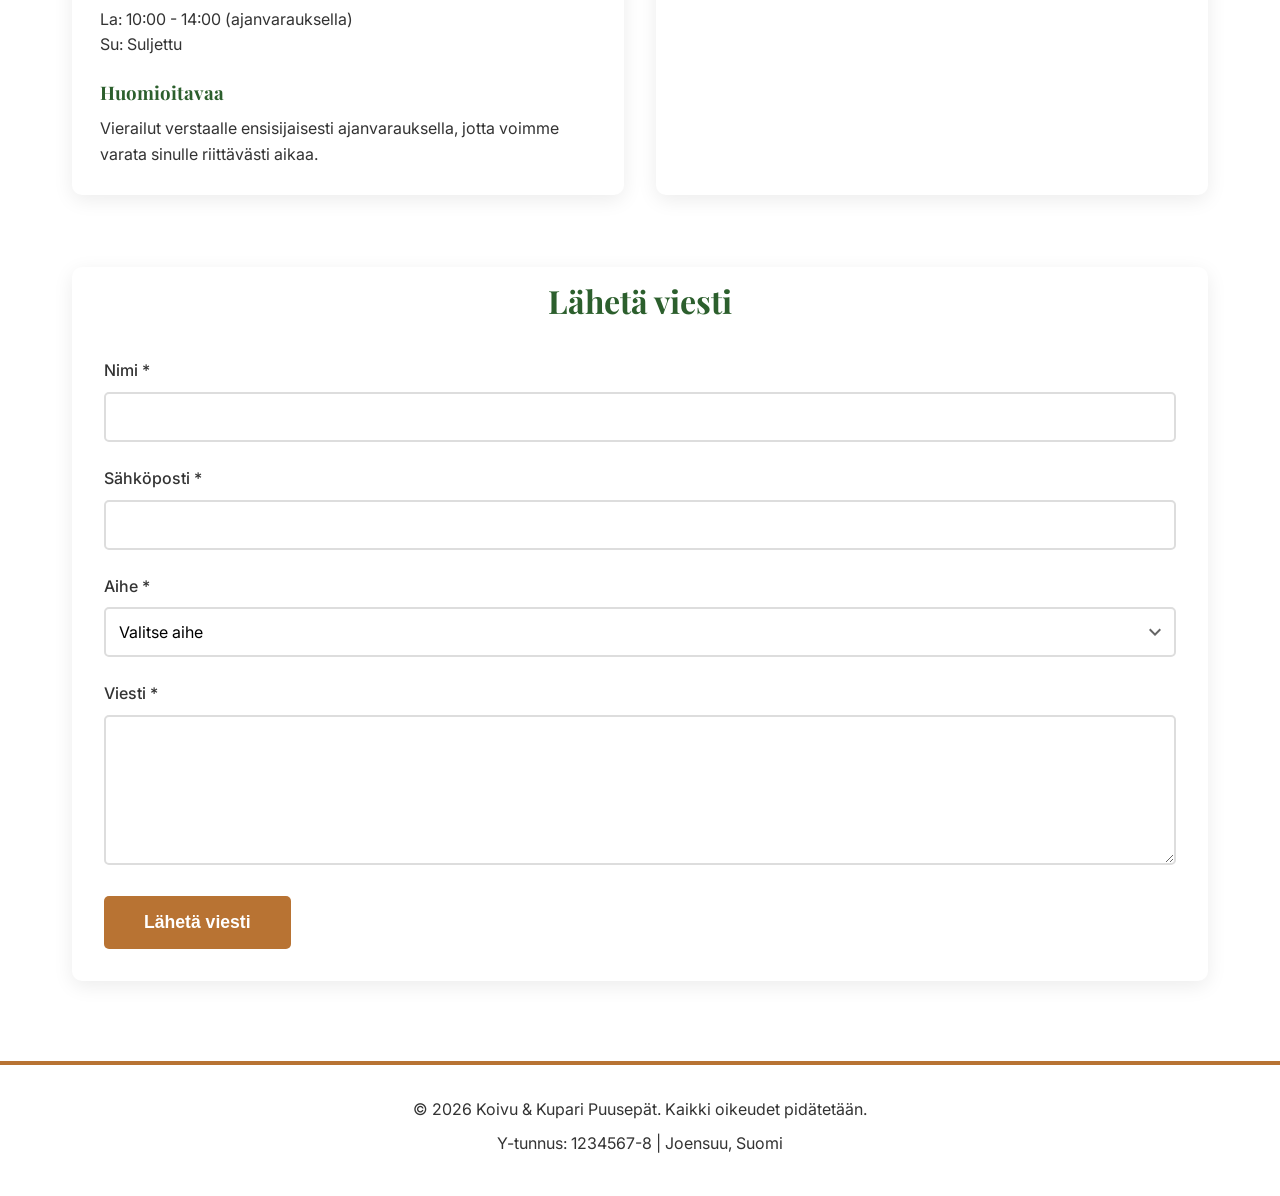
==== commit 979b4310: "finished project" ====
--- a/contacts.html
+++ b/contacts.html
@@ -6,7 +6,6 @@
     <title>Yhteystiedot - Koivu & Kupari Puusepät</title>
 
     <meta name="description" content="Koivu & Kupari Puuseppien yhteystiedot Joensuussa, Pohjois-Karjalassa. Löydät henkilöstön yhteystiedot, aukioloajat, sijainnin Puusepänkatu 12:ssa ja kartan.">
-    <meta name="keywords" content="yhteystiedot Joensuu, puuseppä Joensuu yhteystiedot, Koivu ja Kupari, Puusepänkatu 12 Joensuu, puuseppä Pohjois-Karjala, yhteystiedot Kontiolahti Liperi">
     <meta name="author" content="Koivu & Kupari Puusepät">
     <meta name="robots" content="index, follow">
     <meta name="geo.region" content="FI-13">
@@ -24,11 +23,6 @@
     <meta property="og:image" content="https://koivukupari.fi/images/logo.webp">
     <meta property="og:image:alt" content="Koivu & Kupari Puusepät yhteystiedot Joensuu Pohjois-Karjala">
 
-    <meta name="twitter:card" content="summary_large_image">
-    <meta name="twitter:title" content="Yhteystiedot - Koivu & Kupari Puusepät">
-    <meta name="twitter:description" content="Yhteystiedot, henkilöstö, aukioloajat ja karttasijainti Joensuussa, Pohjois-Karjalassa.">
-    <meta name="twitter:image" content="https://koivukupari.fi/images/logo.webp">
-    <meta name="twitter:image:alt" content="Koivu & Kupari Puusepät yhteystiedot Joensuu Pohjois-Karjala">
     <link rel="icon" type="image/webp" href="images/logo.webp">
 
     <link rel="preconnect" href="https://fonts.googleapis.com">
@@ -39,6 +33,7 @@
 </head>
 <body>
     <header>
+        <span style="color: #c00; font-weight: bold; font-size: 0.7rem; padding-bottom: 1rem; display: inline-block;">Tämä on harjoitteluprojekti - yritys on kuvitteellinen</span>
         <nav>
             <a href="index.html" class="logo">
                 <img src="images/logo.webp" alt="Koivu & Kupari Puusepät logo, Joensuu Pohjois-Karjala" class="logo-img">
